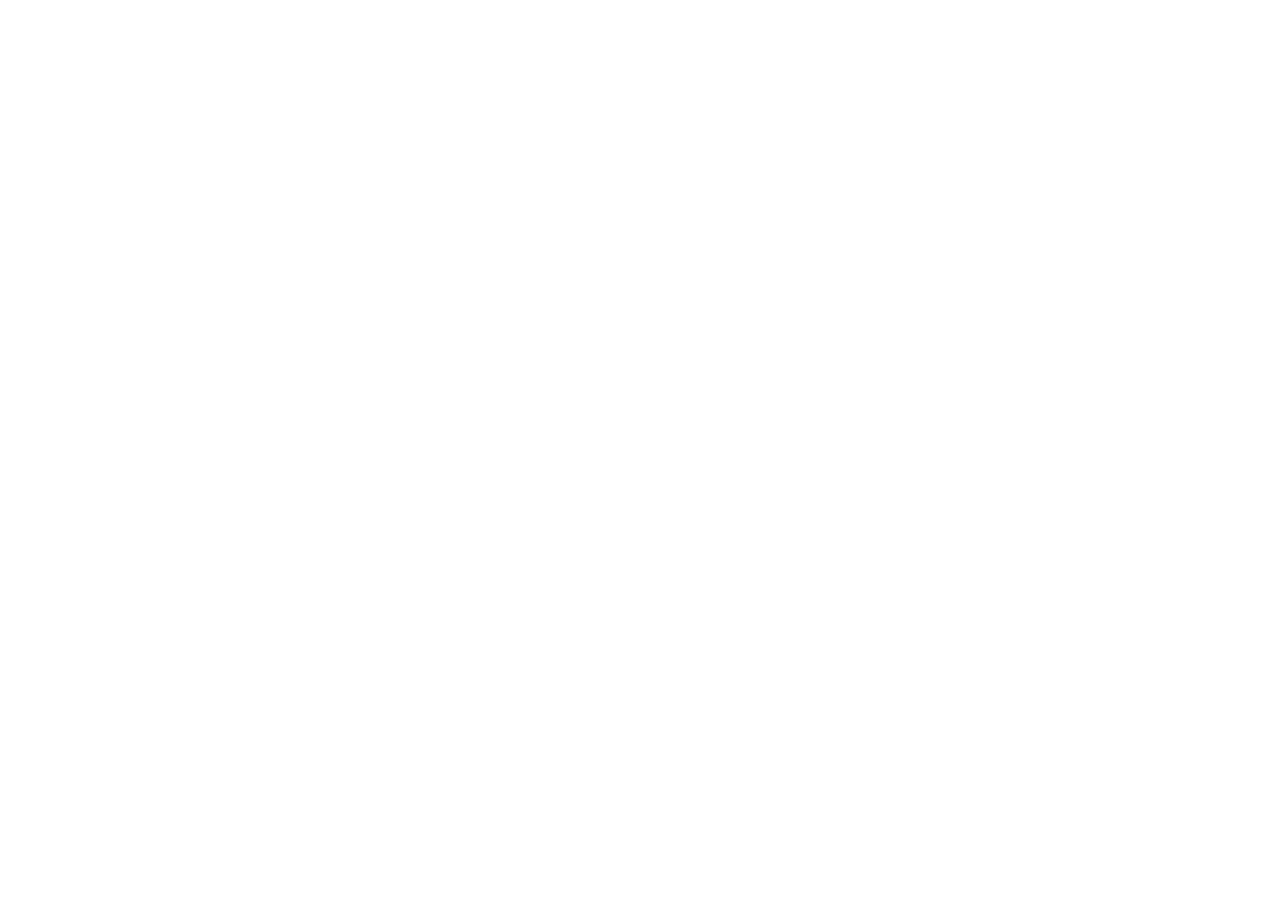
==== bandeau-up-janissa/index.html @ 471b6fc6 "réorganisation des fichiers" ====
<!DOCTYPE html>
<html lang="en">
<head>
<meta http-equiv="content-type" content="text/html; charset=UTF-8">
    <title>Eracom Typographies</title>
    <meta charset="utf-8">
    <meta name="viewport" content="width=device-width, initial-scale=1">
    <link rel="shortcut icon" href="">
    <link rel="stylesheet" href="stylesheet.css">
    <script src="scripts/jquery-1.9.1.js"></script>
    <script src="scripts/jquery-ui-1.9.2.custom.js"></script>
</head>
<body>

<div class="vignettes">
  <img src="http://placehold.it/100x100" alt="">
  <img src="http://placehold.it/100x100" alt="">
  <img src="http://placehold.it/100x100" alt="">
  <img src="http://placehold.it/100x100" alt="">
  <img src="http://placehold.it/100x100" alt="">
  <img src="http://placehold.it/100x100" alt="">
  <img src="http://placehold.it/100x100" alt="">

</div>

</body>
</html>
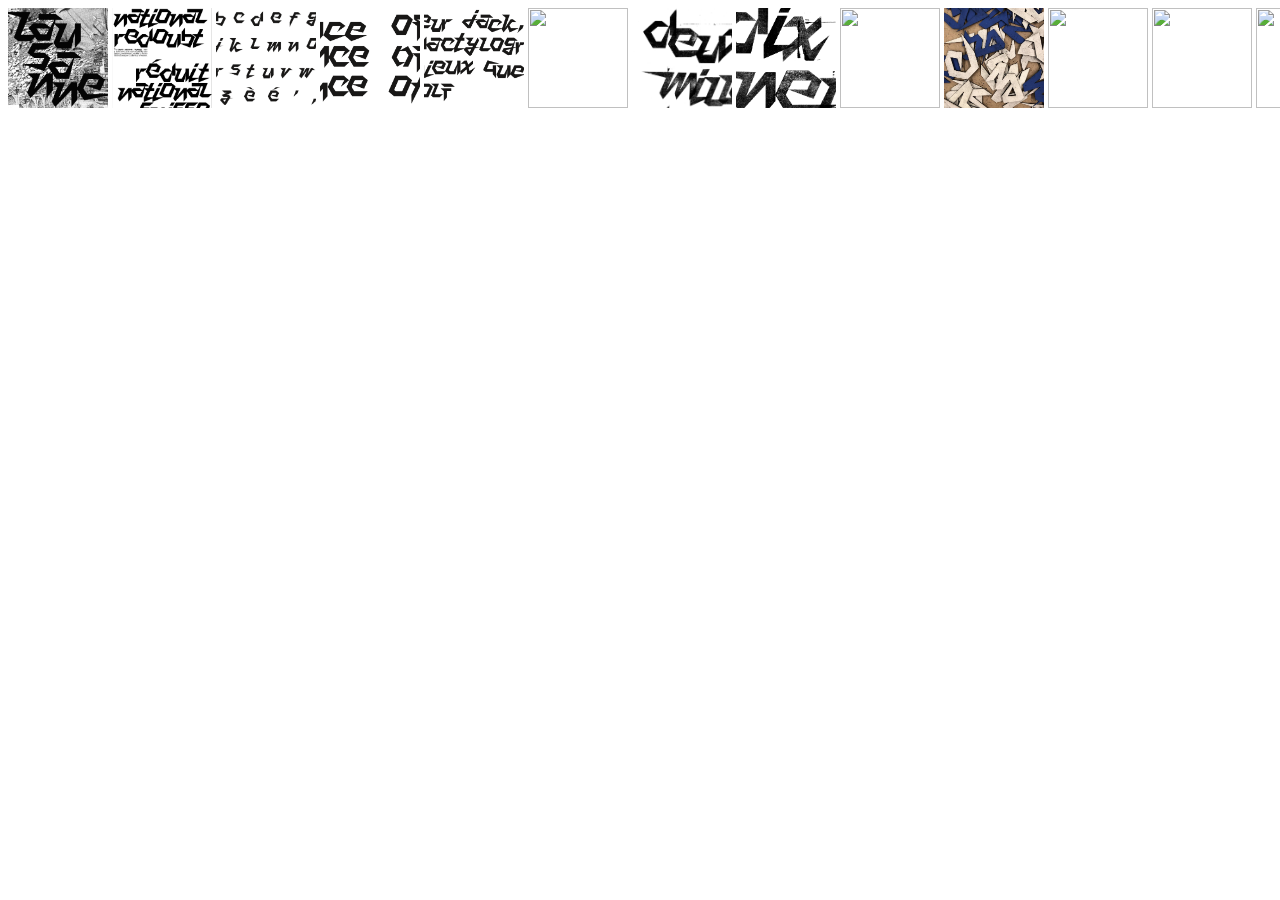
==== commit 53d8bf8d: "vignettes" ====
--- a/bandeau-up-janissa/index.html
+++ b/bandeau-up-janissa/index.html
@@ -12,14 +12,29 @@
 </head>
 <body>
 
-<div class="vignettes">
-  <img src="http://placehold.it/100x100" alt="">
-  <img src="http://placehold.it/100x100" alt="">
-  <img src="http://placehold.it/100x100" alt="">
-  <img src="http://placehold.it/100x100" alt="">
-  <img src="http://placehold.it/100x100" alt="">
-  <img src="http://placehold.it/100x100" alt="">
-  <img src="http://placehold.it/100x100" alt="">
+<div class="vignettes" style="white-space: nowrap;">
+  <img src="Reduit/Planches_reduit/Planches_reduit_Plan_de travail_1_copie.png" style="height: 100px; width: 100px; object-fit: cover;">
+  <img src="Reduit/Planches_reduit/Planches_reduit-03.png" style="height: 100px; width: 100px; object-fit: cover;">
+  <img src="Reduit/Planches_reduit/Planches_reduit_Plan de travail 1.png" style="height: 100px; width: 100px; object-fit: cover;">
+  <img src="Reduit/Planches_reduit/Planches_reduit-04.png" style="height: 100px; width: 100px; object-fit: cover;">
+  <img src="Reduit/Planches_reduit/Planches_reduit-05.png" style="height: 100px; width: 100px; object-fit: cover;">
+  <img src="Reduit/Tampons/cartevoeu_reduit_02_insta.PNG" style="height: 100px; width: 100px; object-fit: cover;">
+  <img src="Reduit/Tampons/cartevoeu_reduit_03_insta.PNG" style="height: 100px; width: 100px; object-fit: cover;">
+  <img src="Reduit/Tampons/cartevoeu_reduit_04_insta.PNG" style="height: 100px; width: 100px; object-fit: cover;">
+  <img src="Reduit/Tampons/IMG_2625.png" style="height: 100px; width: 100px; object-fit: cover;">
+  <img src="Reduit/Tampons/IMG_2825.JPG" style="height: 100px; width: 100px; object-fit: cover;">
+  <img src="Lacliqua/Capture d’écran 2019-02-04 à 10.21.53.png" style="height: 100px; width: 100px; object-fit: cover;">
+  <img src="Lacliqua/Capture d’écran 2019-02-04 à 10.22.04.png" style="height: 100px; width: 100px; object-fit: cover;">
+  <img src="Lacliqua/Capture d’écran 2019-02-04 à 10.22.13.png" style="height: 100px; width: 100px; object-fit: cover;">
+  <img src="Lacliqua/Capture d’écran 2019-02-04 à 10.22.41.png" style="height: 100px; width: 100px; object-fit: cover;">
+  <img src="Lacliqua/Capture d’écran 2019-02-04 à 10.22.54.png" style="height: 100px; width: 100px; object-fit: cover;">
+  <img src="Lacliqua/Capture d’écran 2019-02-04 à 10.23.07.png" style="height: 100px; width: 100px; object-fit: cover;">
+  <img src="Lacliqua/Capture d’écran 2019-02-04 à 10.23.22.png" style="height: 100px; width: 100px; object-fit: cover;">
+
+
+</div>
+<div
+
 
 </div>
 
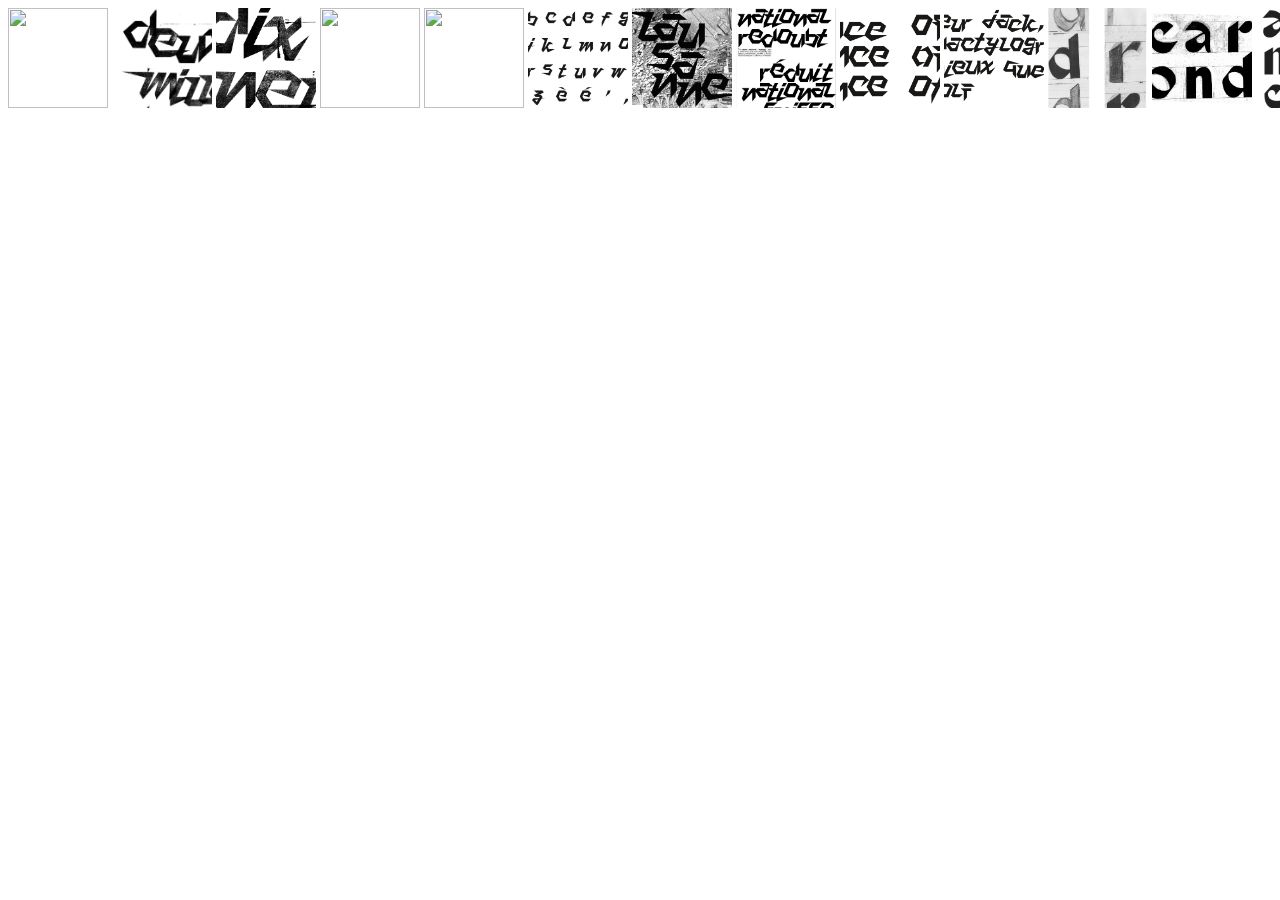
==== commit 73bdb888: "Nouvelles fontes" ====
--- a/bandeau-up-janissa/index.html
+++ b/bandeau-up-janissa/index.html
@@ -13,25 +13,26 @@
 <body>
 
 <div class="vignettes" style="white-space: nowrap;">
-  <img src="Reduit/Planches_reduit/Planches_reduit_Plan_de travail_1_copie.png" style="height: 100px; width: 100px; object-fit: cover;">
-  <img src="Reduit/Planches_reduit/Planches_reduit-03.png" style="height: 100px; width: 100px; object-fit: cover;">
-  <img src="Reduit/Planches_reduit/Planches_reduit_Plan de travail 1.png" style="height: 100px; width: 100px; object-fit: cover;">
-  <img src="Reduit/Planches_reduit/Planches_reduit-04.png" style="height: 100px; width: 100px; object-fit: cover;">
-  <img src="Reduit/Planches_reduit/Planches_reduit-05.png" style="height: 100px; width: 100px; object-fit: cover;">
-  <img src="Reduit/Tampons/cartevoeu_reduit_02_insta.PNG" style="height: 100px; width: 100px; object-fit: cover;">
-  <img src="Reduit/Tampons/cartevoeu_reduit_03_insta.PNG" style="height: 100px; width: 100px; object-fit: cover;">
-  <img src="Reduit/Tampons/cartevoeu_reduit_04_insta.PNG" style="height: 100px; width: 100px; object-fit: cover;">
-  <img src="Reduit/Tampons/IMG_2625.png" style="height: 100px; width: 100px; object-fit: cover;">
-  <img src="Reduit/Tampons/IMG_2825.JPG" style="height: 100px; width: 100px; object-fit: cover;">
-  <img src="Lacliqua/Capture d’écran 2019-02-04 à 10.21.53.png" style="height: 100px; width: 100px; object-fit: cover;">
-  <img src="Lacliqua/Capture d’écran 2019-02-04 à 10.22.04.png" style="height: 100px; width: 100px; object-fit: cover;">
-  <img src="Lacliqua/Capture d’écran 2019-02-04 à 10.22.13.png" style="height: 100px; width: 100px; object-fit: cover;">
-  <img src="Lacliqua/Capture d’écran 2019-02-04 à 10.22.41.png" style="height: 100px; width: 100px; object-fit: cover;">
-  <img src="Lacliqua/Capture d’écran 2019-02-04 à 10.22.54.png" style="height: 100px; width: 100px; object-fit: cover;">
-  <img src="Lacliqua/Capture d’écran 2019-02-04 à 10.23.07.png" style="height: 100px; width: 100px; object-fit: cover;">
-  <img src="Lacliqua/Capture d’écran 2019-02-04 à 10.23.22.png" style="height: 100px; width: 100px; object-fit: cover;">
-
-
+  <img src="nmey_font-01/nmey_font-01_img-01.png" style="height: 100px; width: 100px; object-fit: cover;">
+  <img src="nmey_font-01/nmey_font-01_img-02.png" style="height: 100px; width: 100px; object-fit: cover;">
+  <img src="nmey_font-01/nmey_font-01_img-03.png" style="height: 100px; width: 100px; object-fit: cover;">
+  <img src="nmey_font-01/nmey_font-01_img-04.png" style="height: 100px; width: 100px; object-fit: cover;">
+  <img src="nmey_font-01/nmey_font-01_img-05.jpg" style="height: 100px; width: 100px; object-fit: cover;">
+  <img src="nmey_font-01/nmey_font-01_img-06.png" style="height: 100px; width: 100px; object-fit: cover;">
+  <img src="nmey_font-01/nmey_font-01_img-07.png" style="height: 100px; width: 100px; object-fit: cover;">
+  <img src="nmey_font-01/nmey_font-01_img-08.png" style="height: 100px; width: 100px; object-fit: cover;">
+  <img src="nmey_font-01/nmey_font-01_img-09.png" style="height: 100px; width: 100px; object-fit: cover;">
+  <img src="nmey_font-01/nmey_font-01_img-10.png" style="height: 100px; width: 100px; object-fit: cover;">
+  <img src="bcof_font-01/bcof_font-01_img-01.png" style="height: 100px; width: 100px; object-fit: cover;">
+  <img src="bcof_font-01/bcof_font-01_img-02.png" style="height: 100px; width: 100px; object-fit: cover;">
+  <img src="bcof_font-01/bcof_font-01_img-03.png" style="height: 100px; width: 100px; object-fit: cover;">
+  <img src="bcof_font-01/bcof_font-01_img-04.png" style="height: 100px; width: 100px; object-fit: cover;">
+  <img src="bcof_font-01/bcof_font-01_img-05.png" style="height: 100px; width: 100px; object-fit: cover;">
+  <img src="bcof_font-01/bcof_font-01_img-06.png" style="height: 100px; width: 100px; object-fit: cover;">
+  <img src="bcof_font-01/bcof_font-01_img-07.png" style="height: 100px; width: 100px; object-fit: cover;">
+  <img src="alug_font-01/alug_font-01_img-01.png" style="height: 100px; width: 100px; object-fit: cover;">
+  <img src="alug_font-01/alug_font-01_img-02.png" style="height: 100px; width: 100px; object-fit: cover;">
+  <img src="alug_font-01/alug_font-01_img-03.png" style="height: 100px; width: 100px; object-fit: cover;">
 </div>
 <div
 
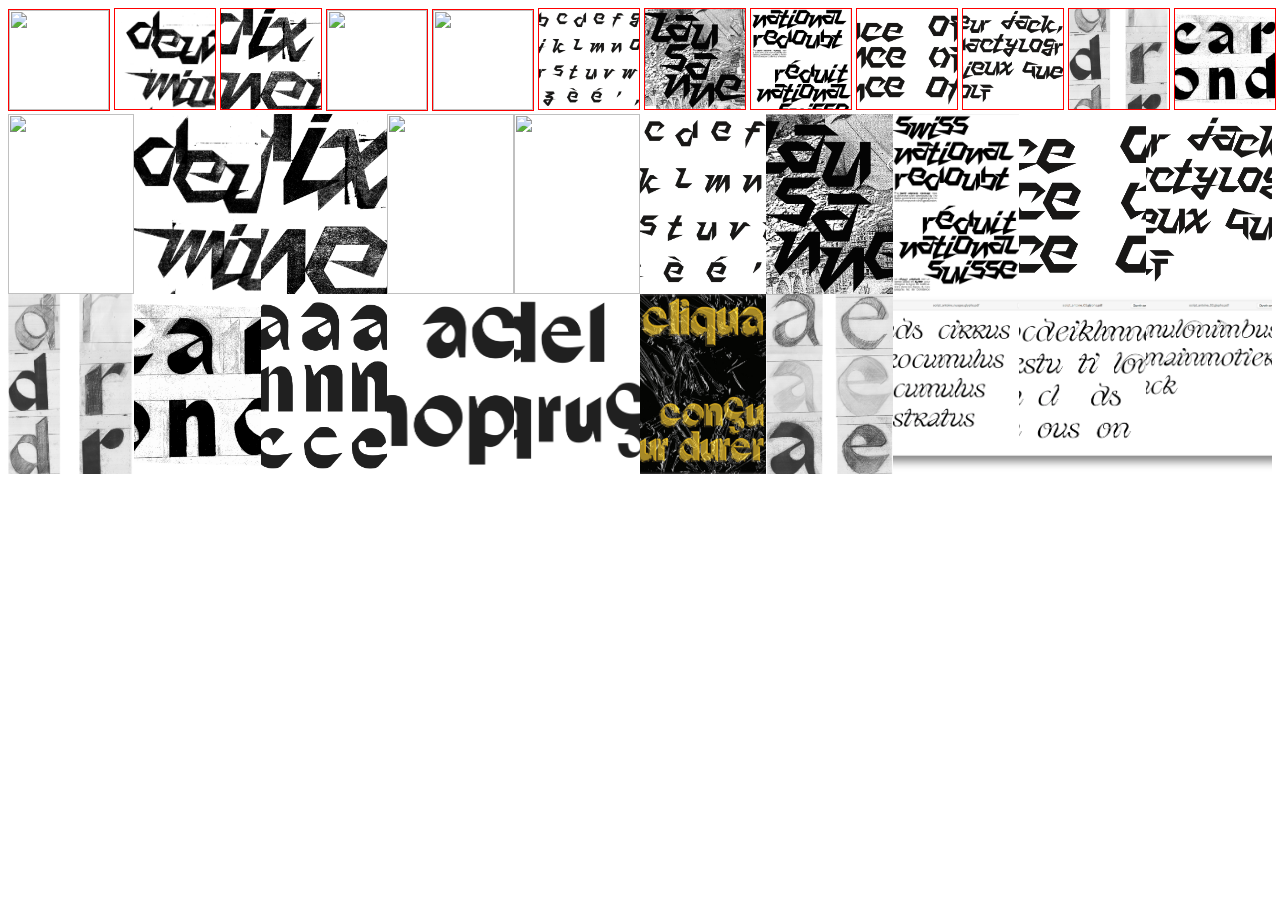
==== commit 7aefdf90: "grille" ====
--- a/bandeau-up-janissa/index.html
+++ b/bandeau-up-janissa/index.html
@@ -12,31 +12,50 @@
 </head>
 <body>
 
-<div class="vignettes" style="white-space: nowrap;">
-  <img src="nmey_font-01/nmey_font-01_img-01.png" style="height: 100px; width: 100px; object-fit: cover;">
-  <img src="nmey_font-01/nmey_font-01_img-02.png" style="height: 100px; width: 100px; object-fit: cover;">
-  <img src="nmey_font-01/nmey_font-01_img-03.png" style="height: 100px; width: 100px; object-fit: cover;">
-  <img src="nmey_font-01/nmey_font-01_img-04.png" style="height: 100px; width: 100px; object-fit: cover;">
-  <img src="nmey_font-01/nmey_font-01_img-05.jpg" style="height: 100px; width: 100px; object-fit: cover;">
-  <img src="nmey_font-01/nmey_font-01_img-06.png" style="height: 100px; width: 100px; object-fit: cover;">
-  <img src="nmey_font-01/nmey_font-01_img-07.png" style="height: 100px; width: 100px; object-fit: cover;">
-  <img src="nmey_font-01/nmey_font-01_img-08.png" style="height: 100px; width: 100px; object-fit: cover;">
-  <img src="nmey_font-01/nmey_font-01_img-09.png" style="height: 100px; width: 100px; object-fit: cover;">
-  <img src="nmey_font-01/nmey_font-01_img-10.png" style="height: 100px; width: 100px; object-fit: cover;">
-  <img src="bcof_font-01/bcof_font-01_img-01.png" style="height: 100px; width: 100px; object-fit: cover;">
-  <img src="bcof_font-01/bcof_font-01_img-02.png" style="height: 100px; width: 100px; object-fit: cover;">
-  <img src="bcof_font-01/bcof_font-01_img-03.png" style="height: 100px; width: 100px; object-fit: cover;">
-  <img src="bcof_font-01/bcof_font-01_img-04.png" style="height: 100px; width: 100px; object-fit: cover;">
-  <img src="bcof_font-01/bcof_font-01_img-05.png" style="height: 100px; width: 100px; object-fit: cover;">
-  <img src="bcof_font-01/bcof_font-01_img-06.png" style="height: 100px; width: 100px; object-fit: cover;">
-  <img src="bcof_font-01/bcof_font-01_img-07.png" style="height: 100px; width: 100px; object-fit: cover;">
-  <img src="alug_font-01/alug_font-01_img-01.png" style="height: 100px; width: 100px; object-fit: cover;">
-  <img src="alug_font-01/alug_font-01_img-02.png" style="height: 100px; width: 100px; object-fit: cover;">
-  <img src="alug_font-01/alug_font-01_img-03.png" style="height: 100px; width: 100px; object-fit: cover;">
+<div class="vignettes">
+  <img src="nmey_font-01/nmey_font-01_img-01.png" >
+  <img src="nmey_font-01/nmey_font-01_img-02.png" >
+  <img src="nmey_font-01/nmey_font-01_img-03.png" >
+  <img src="nmey_font-01/nmey_font-01_img-04.png" >
+  <img src="nmey_font-01/nmey_font-01_img-05.jpg" >
+  <img src="nmey_font-01/nmey_font-01_img-06.png" >
+  <img src="nmey_font-01/nmey_font-01_img-07.png" >
+  <img src="nmey_font-01/nmey_font-01_img-08.png" >
+  <img src="nmey_font-01/nmey_font-01_img-09.png" >
+  <img src="nmey_font-01/nmey_font-01_img-10.png" >
+  <img src="bcof_font-01/bcof_font-01_img-01.png" >
+  <img src="bcof_font-01/bcof_font-01_img-02.png" >
+  <img src="bcof_font-01/bcof_font-01_img-03.png" >
+  <img src="bcof_font-01/bcof_font-01_img-04.png" >
+  <img src="bcof_font-01/bcof_font-01_img-05.png" >
+  <img src="bcof_font-01/bcof_font-01_img-06.png" >
+  <img src="bcof_font-01/bcof_font-01_img-07.png" >
+  <img src="alug_font-01/alug_font-01_img-01.png" >
+  <img src="alug_font-01/alug_font-01_img-02.png" >
+  <img src="alug_font-01/alug_font-01_img-03.png" >
 </div>
-<div
 
-
+<div class="grille">
+  <img src="nmey_font-01/nmey_font-01_img-01.png" class="portrait">
+  <img src="nmey_font-01/nmey_font-01_img-02.png" class="paysage">
+  <img src="nmey_font-01/nmey_font-01_img-03.png" >
+  <img src="nmey_font-01/nmey_font-01_img-04.png" >
+  <img src="nmey_font-01/nmey_font-01_img-05.jpg" >
+  <img src="nmey_font-01/nmey_font-01_img-06.png" >
+  <img src="nmey_font-01/nmey_font-01_img-07.png" >
+  <img src="nmey_font-01/nmey_font-01_img-08.png" >
+  <img src="nmey_font-01/nmey_font-01_img-09.png" >
+  <img src="nmey_font-01/nmey_font-01_img-10.png" >
+  <img src="bcof_font-01/bcof_font-01_img-01.png" >
+  <img src="bcof_font-01/bcof_font-01_img-02.png" >
+  <img src="bcof_font-01/bcof_font-01_img-03.png" >
+  <img src="bcof_font-01/bcof_font-01_img-04.png" >
+  <img src="bcof_font-01/bcof_font-01_img-05.png" >
+  <img src="bcof_font-01/bcof_font-01_img-06.png" >
+  <img src="bcof_font-01/bcof_font-01_img-07.png" >
+  <img src="alug_font-01/alug_font-01_img-01.png" >
+  <img src="alug_font-01/alug_font-01_img-02.png" >
+  <img src="alug_font-01/alug_font-01_img-03.png" >
 </div>
 
 </body>
--- a/bandeau-up-janissa/stylesheet.css
+++ b/bandeau-up-janissa/stylesheet.css
@@ -0,0 +1,28 @@
+.vignettes {
+  white-space: nowrap;
+}
+
+.vignettes img {
+  height: 100px;
+  width: 100px;
+  object-fit: cover;
+  border: 1px solid red;
+}
+
+.grille {
+  display: grid;
+  grid-template-columns: repeat(2, 1fr);
+
+}
+
+@media screen and (min-width: 1000px) {
+  .grille {
+    grid-template-columns: repeat(10, 1fr);
+  }
+}
+
+.grille img {
+  width: 100%;
+  height: 20vh;
+  object-fit: cover;
+}
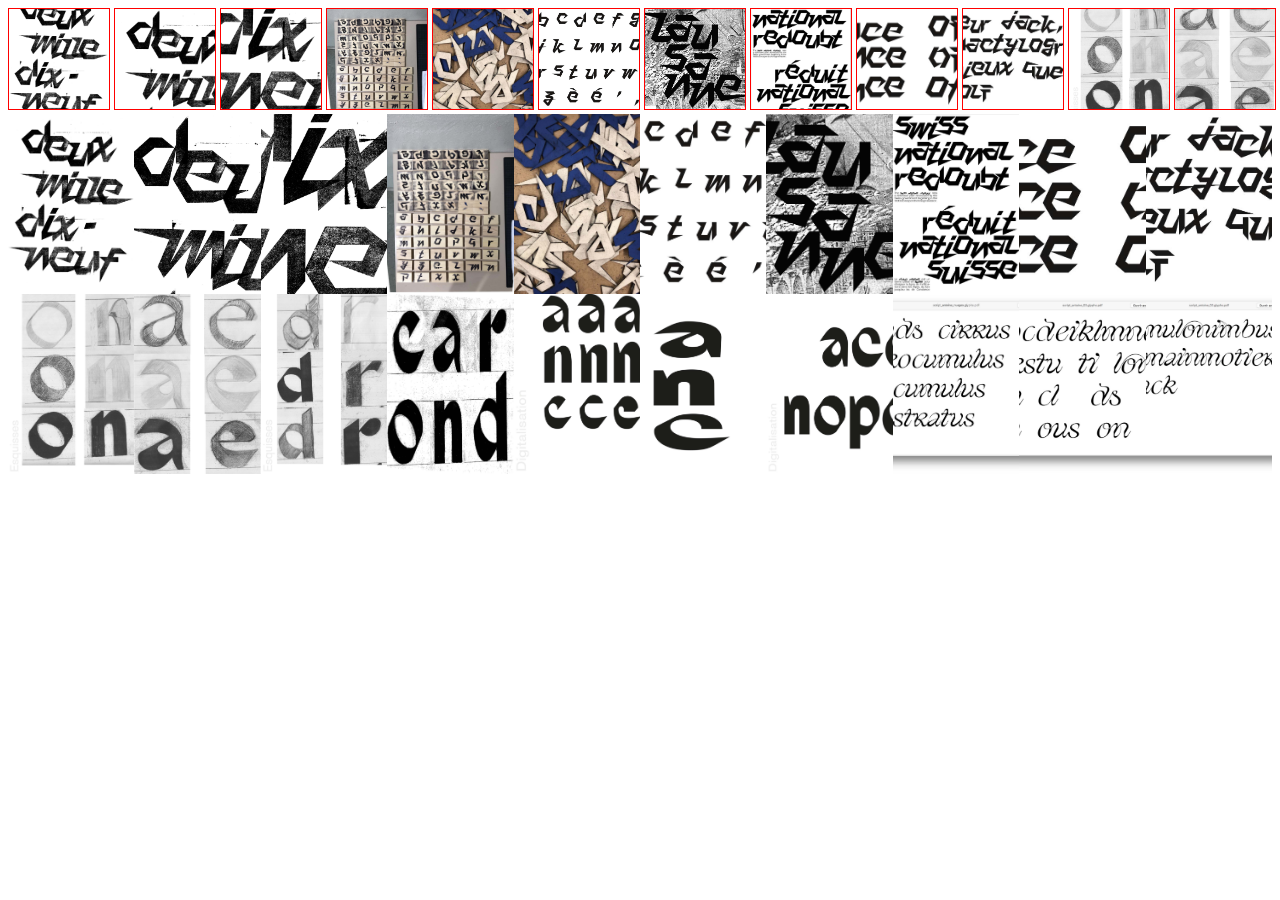
==== commit 69fa5693: "images vignettes-tous les fichiers reçus" ====
--- a/bandeau-up-janissa/index.html
+++ b/bandeau-up-janissa/index.html
@@ -13,49 +13,89 @@
 <body>
 
 <div class="vignettes">
-  <img src="nmey_font-01/nmey_font-01_img-01.png" >
-  <img src="nmey_font-01/nmey_font-01_img-02.png" >
-  <img src="nmey_font-01/nmey_font-01_img-03.png" >
-  <img src="nmey_font-01/nmey_font-01_img-04.png" >
-  <img src="nmey_font-01/nmey_font-01_img-05.jpg" >
-  <img src="nmey_font-01/nmey_font-01_img-06.png" >
-  <img src="nmey_font-01/nmey_font-01_img-07.png" >
-  <img src="nmey_font-01/nmey_font-01_img-08.png" >
-  <img src="nmey_font-01/nmey_font-01_img-09.png" >
-  <img src="nmey_font-01/nmey_font-01_img-10.png" >
-  <img src="bcof_font-01/bcof_font-01_img-01.png" >
-  <img src="bcof_font-01/bcof_font-01_img-02.png" >
-  <img src="bcof_font-01/bcof_font-01_img-03.png" >
-  <img src="bcof_font-01/bcof_font-01_img-04.png" >
-  <img src="bcof_font-01/bcof_font-01_img-05.png" >
-  <img src="bcof_font-01/bcof_font-01_img-06.png" >
-  <img src="bcof_font-01/bcof_font-01_img-07.png" >
-  <img src="alug_font-01/alug_font-01_img-01.png" >
-  <img src="alug_font-01/alug_font-01_img-02.png" >
-  <img src="alug_font-01/alug_font-01_img-03.png" >
+  <img src="../fichiersEnLigne/nmey_font-01/nmey_font-01_img-01.jpg">
+  <img src="../fichiersEnLigne/nmey_font-01/nmey_font-01_img-02.jpg">
+  <img src="../fichiersEnLigne/nmey_font-01/nmey_font-01_img-03.jpg">
+  <img src="../fichiersEnLigne/nmey_font-01/nmey_font-01_img-04.jpg">
+  <img src="../fichiersEnLigne/nmey_font-01/nmey_font-01_img-05.jpg">
+  <img src="../fichiersEnLigne/nmey_font-01/nmey_font-01_img-06.jpg">
+  <img src="../fichiersEnLigne/nmey_font-01/nmey_font-01_img-07.jpg">
+  <img src="../fichiersEnLigne/nmey_font-01/nmey_font-01_img-08.jpg">
+  <img src="../fichiersEnLigne/nmey_font-01/nmey_font-01_img-09.jpg">
+  <img src="../fichiersEnLigne/nmey_font-01/nmey_font-01_img-10.jpg">
+  <img src="../fichiersEnLigne/bcof_font-01/bcof_font-01_img-01.jpg">
+  <img src="../fichiersEnLigne/bcof_font-01/bcof_font-01_img-02.jpg">
+  <img src="../fichiersEnLigne/bcof_font-01/bcof_font-01_img-03.jpg">
+  <img src="../fichiersEnLigne/bcof_font-01/bcof_font-01_img-04.jpg">
+  <img src="../fichiersEnLigne/bcof_font-01/bcof_font-01_img-05.jpg">
+  <img src="../fichiersEnLigne/bcof_font-01/bcof_font-01_img-06.jpg">
+  <img src="../fichiersEnLigne/bcof_font-01/bcof_font-01_img-07.jpg">
+  <img src="../fichiersEnLigne/alug_font-01/alug_font-01_img-01.jpg">
+  <img src="../fichiersEnLigne/alug_font-01/alug_font-01_img-02.jpg">
+  <img src="../fichiersEnLigne/alug_font-01/alug_font-01_img-03.jpg">
+  <img src="../fichiersEnLigne/asch_font-01/asch_font-01_img-01.jpg">
+  <img src="../fichiersEnLigne/asch_font-01/asch_font-01_img-02.jpg">
+  <img src="../fichiersEnLigne/asch_font-01/asch_font-01_img-03.jpg">
+  <img src="../fichiersEnLigne/asch_font-01/asch_font-01_img-04.jpg">
+  <img src="../fichiersEnLigne/asch_font-01/asch_font-01_img-05.jpg">
+  <img src="../fichiersEnLigne/asch_font-01/asch_font-01_img-06.jpg">
+  <img src="../fichiersEnLigne/asch_font-01/asch_font-01_img-07.jpg">
+  <img src="../fichiersEnLigne/asch_font-01/asch_font-01_img-08.jpg">
+  <img src="../fichiersEnLigne/asch_font-01/asch_font-01_img-09.jpg">
+  <img src="../fichiersEnLigne/asch_font-01/asch_font-01_img-10.jpg">
+  <img src="../fichiersEnLigne/asch_font-01/asch_font-01_img-11.jpg">
+  <img src="../fichiersEnLigne/asch_font-01/asch_font-01_img-12.jpg">
+  <img src="../fichiersEnLigne/asch_font-01/asch_font-01_img-13.jpg">
+  <img src="../fichiersEnLigne/asch_font-01/asch_font-01_img-14.jpg">
+  <img src="../fichiersEnLigne/asch_font-01/asch_font-01_img-15.jpg">
+  <img src="../fichiersEnLigne/cgra_font-01/cgra_font-01_img-01.jpg">
+  <img src="../fichiersEnLigne/cgra_font-01/cgra_font-01_img-02.jpg">
+  <img src="../fichiersEnLigne/cgra_font-01/cgra_font-01_img-03.jpg">
+  <img src="../fichiersEnLigne/cgra_font-01/cgra_font-01_img-04.jpg">
+  <img src="../fichiersEnLigne/cgra_font-01/cgra_font-01_img-05.jpg">
+  <img src="../fichiersEnLigne/cgra_font-01/cgra_font-01_img-06.jpg">
+  <img src="../fichiersEnLigne/cgra_font-01/cgra_font-01_img-07.jpg">
+  <img src="../fichiersEnLigne/cgra_font-01/cgra_font-01_img-08.jpg">
+  <img src="../fichiersEnLigne/cgra_font-01/cgra_font-01_img-09.jpg">
+  <img src="../fichiersEnLigne/cgra_font-01/cgra_font-01_img-10.jpg">
+  <img src="../fichiersEnLigne/cgra_font-01/cgra_font-01_img-11.jpg">
+  <img src="../fichiersEnLigne/cgra_font-01/cgra_font-01_img-12.jpg">
+  <img src="../fichiersEnLigne/cgra_font-01/cgra_font-01_img-13.jpg">
+  <img src="../fichiersEnLigne/cgra_font-01/cgra_font-01_img-14.jpg">
+  <img src="../fichiersEnLigne/cgra_font-01/cgra_font-01_img-15.jpg">
+  <img src="../fichiersEnLigne/cgra_font-01/cgra_font-01_img-16.jpg">
+  <img src="../fichiersEnLigne/cgra_font-01/cgra_font-01_img-17.jpg">
+  <img src="../fichiersEnLigne/rsal_font-01/rsal_font-01_img-01.jpg">
+
+
+
+
 </div>
 
 <div class="grille">
-  <img src="nmey_font-01/nmey_font-01_img-01.png" class="portrait">
-  <img src="nmey_font-01/nmey_font-01_img-02.png" class="paysage">
-  <img src="nmey_font-01/nmey_font-01_img-03.png" >
-  <img src="nmey_font-01/nmey_font-01_img-04.png" >
-  <img src="nmey_font-01/nmey_font-01_img-05.jpg" >
-  <img src="nmey_font-01/nmey_font-01_img-06.png" >
-  <img src="nmey_font-01/nmey_font-01_img-07.png" >
-  <img src="nmey_font-01/nmey_font-01_img-08.png" >
-  <img src="nmey_font-01/nmey_font-01_img-09.png" >
-  <img src="nmey_font-01/nmey_font-01_img-10.png" >
-  <img src="bcof_font-01/bcof_font-01_img-01.png" >
-  <img src="bcof_font-01/bcof_font-01_img-02.png" >
-  <img src="bcof_font-01/bcof_font-01_img-03.png" >
-  <img src="bcof_font-01/bcof_font-01_img-04.png" >
-  <img src="bcof_font-01/bcof_font-01_img-05.png" >
-  <img src="bcof_font-01/bcof_font-01_img-06.png" >
-  <img src="bcof_font-01/bcof_font-01_img-07.png" >
-  <img src="alug_font-01/alug_font-01_img-01.png" >
-  <img src="alug_font-01/alug_font-01_img-02.png" >
-  <img src="alug_font-01/alug_font-01_img-03.png" >
+  <img src="../fichiersEnLigne/nmey_font-01/nmey_font-01_img-01.jpg" class="portrait">
+  <img src="../fichiersEnLigne/nmey_font-01/nmey_font-01_img-02.jpg" class="paysage">
+  <img src="../fichiersEnLigne/nmey_font-01/nmey_font-01_img-03.jpg">
+  <img src="../fichiersEnLigne/nmey_font-01/nmey_font-01_img-04.jpg">
+  <img src="../fichiersEnLigne/nmey_font-01/nmey_font-01_img-05.jpg">
+  <img src="../fichiersEnLigne/nmey_font-01/nmey_font-01_img-06.jpg">
+  <img src="../fichiersEnLigne/nmey_font-01/nmey_font-01_img-07.jpg">
+  <img src="../fichiersEnLigne/nmey_font-01/nmey_font-01_img-08.jpg">
+  <img src="../fichiersEnLigne/nmey_font-01/nmey_font-01_img-09.jpg">
+  <img src="../fichiersEnLigne/nmey_font-01/nmey_font-01_img-10.jpg">
+  <img src="../fichiersEnLigne/bcof_font-01/bcof_font-01_img-01.jpg">
+  <img src="../fichiersEnLigne/bcof_font-01/bcof_font-01_img-02.jpg">
+  <img src="../fichiersEnLigne/bcof_font-01/bcof_font-01_img-03.jpg">
+  <img src="../fichiersEnLigne/bcof_font-01/bcof_font-01_img-04.jpg">
+  <img src="../fichiersEnLigne/bcof_font-01/bcof_font-01_img-05.jpg">
+  <img src="../fichiersEnLigne/bcof_font-01/bcof_font-01_img-06.jpg">
+  <img src="../fichiersEnLigne/bcof_font-01/bcof_font-01_img-07.jpg">
+  <img src="../fichiersEnLigne/alug_font-01/alug_font-01_img-01.jpg">
+  <img src="../fichiersEnLigne/alug_font-01/alug_font-01_img-02.jpg">
+  <img src="../fichiersEnLigne/alug_font-01/alug_font-01_img-03.jpg">
+</div>
+
+
 </div>
 
 </body>
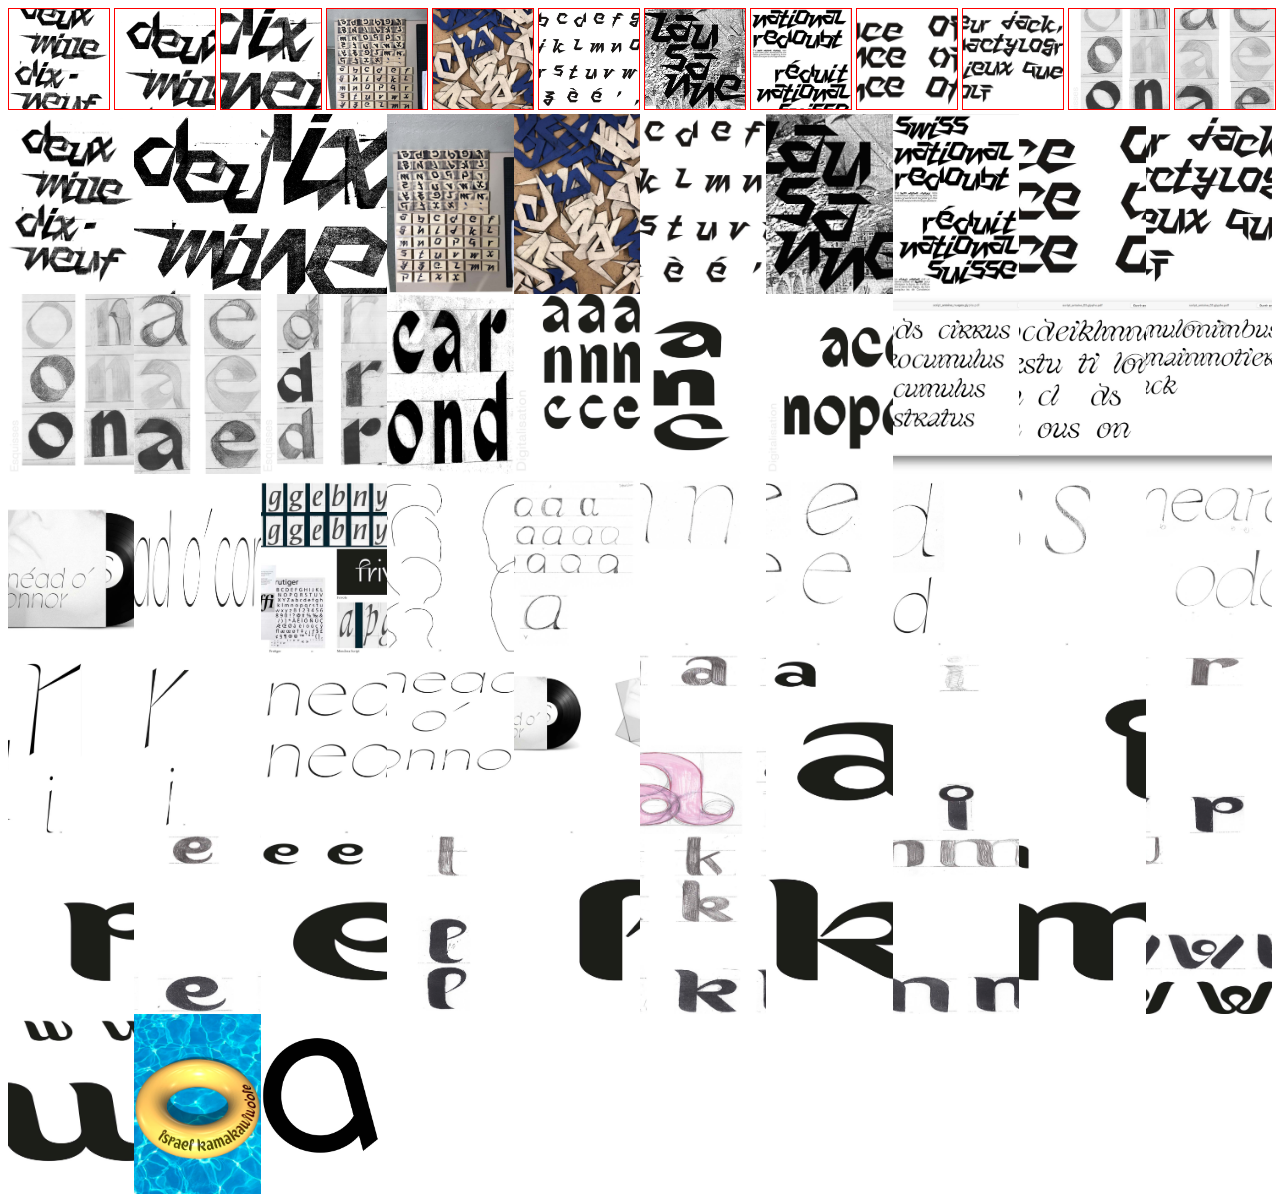
==== commit a1541a04: "Update index.html" ====
--- a/bandeau-up-janissa/index.html
+++ b/bandeau-up-janissa/index.html
@@ -93,6 +93,39 @@
   <img src="../fichiersEnLigne/alug_font-01/alug_font-01_img-01.jpg">
   <img src="../fichiersEnLigne/alug_font-01/alug_font-01_img-02.jpg">
   <img src="../fichiersEnLigne/alug_font-01/alug_font-01_img-03.jpg">
+  <img src="../fichiersEnLigne/asch_font-01/asch_font-01_img-01.jpg">
+  <img src="../fichiersEnLigne/asch_font-01/asch_font-01_img-02.jpg">
+  <img src="../fichiersEnLigne/asch_font-01/asch_font-01_img-03.jpg">
+  <img src="../fichiersEnLigne/asch_font-01/asch_font-01_img-04.jpg">
+  <img src="../fichiersEnLigne/asch_font-01/asch_font-01_img-05.jpg">
+  <img src="../fichiersEnLigne/asch_font-01/asch_font-01_img-06.jpg">
+  <img src="../fichiersEnLigne/asch_font-01/asch_font-01_img-07.jpg">
+  <img src="../fichiersEnLigne/asch_font-01/asch_font-01_img-08.jpg">
+  <img src="../fichiersEnLigne/asch_font-01/asch_font-01_img-09.jpg">
+  <img src="../fichiersEnLigne/asch_font-01/asch_font-01_img-10.jpg">
+  <img src="../fichiersEnLigne/asch_font-01/asch_font-01_img-11.jpg">
+  <img src="../fichiersEnLigne/asch_font-01/asch_font-01_img-12.jpg">
+  <img src="../fichiersEnLigne/asch_font-01/asch_font-01_img-13.jpg">
+  <img src="../fichiersEnLigne/asch_font-01/asch_font-01_img-14.jpg">
+  <img src="../fichiersEnLigne/asch_font-01/asch_font-01_img-15.jpg">
+  <img src="../fichiersEnLigne/cgra_font-01/cgra_font-01_img-01.jpg">
+  <img src="../fichiersEnLigne/cgra_font-01/cgra_font-01_img-02.jpg">
+  <img src="../fichiersEnLigne/cgra_font-01/cgra_font-01_img-03.jpg">
+  <img src="../fichiersEnLigne/cgra_font-01/cgra_font-01_img-04.jpg">
+  <img src="../fichiersEnLigne/cgra_font-01/cgra_font-01_img-05.jpg">
+  <img src="../fichiersEnLigne/cgra_font-01/cgra_font-01_img-06.jpg">
+  <img src="../fichiersEnLigne/cgra_font-01/cgra_font-01_img-07.jpg">
+  <img src="../fichiersEnLigne/cgra_font-01/cgra_font-01_img-08.jpg">
+  <img src="../fichiersEnLigne/cgra_font-01/cgra_font-01_img-09.jpg">
+  <img src="../fichiersEnLigne/cgra_font-01/cgra_font-01_img-10.jpg">
+  <img src="../fichiersEnLigne/cgra_font-01/cgra_font-01_img-11.jpg">
+  <img src="../fichiersEnLigne/cgra_font-01/cgra_font-01_img-12.jpg">
+  <img src="../fichiersEnLigne/cgra_font-01/cgra_font-01_img-13.jpg">
+  <img src="../fichiersEnLigne/cgra_font-01/cgra_font-01_img-14.jpg">
+  <img src="../fichiersEnLigne/cgra_font-01/cgra_font-01_img-15.jpg">
+  <img src="../fichiersEnLigne/cgra_font-01/cgra_font-01_img-16.jpg">
+  <img src="../fichiersEnLigne/cgra_font-01/cgra_font-01_img-17.jpg">
+  <img src="../fichiersEnLigne/rsal_font-01/rsal_font-01_img-01.jpg">
 </div>
 
 
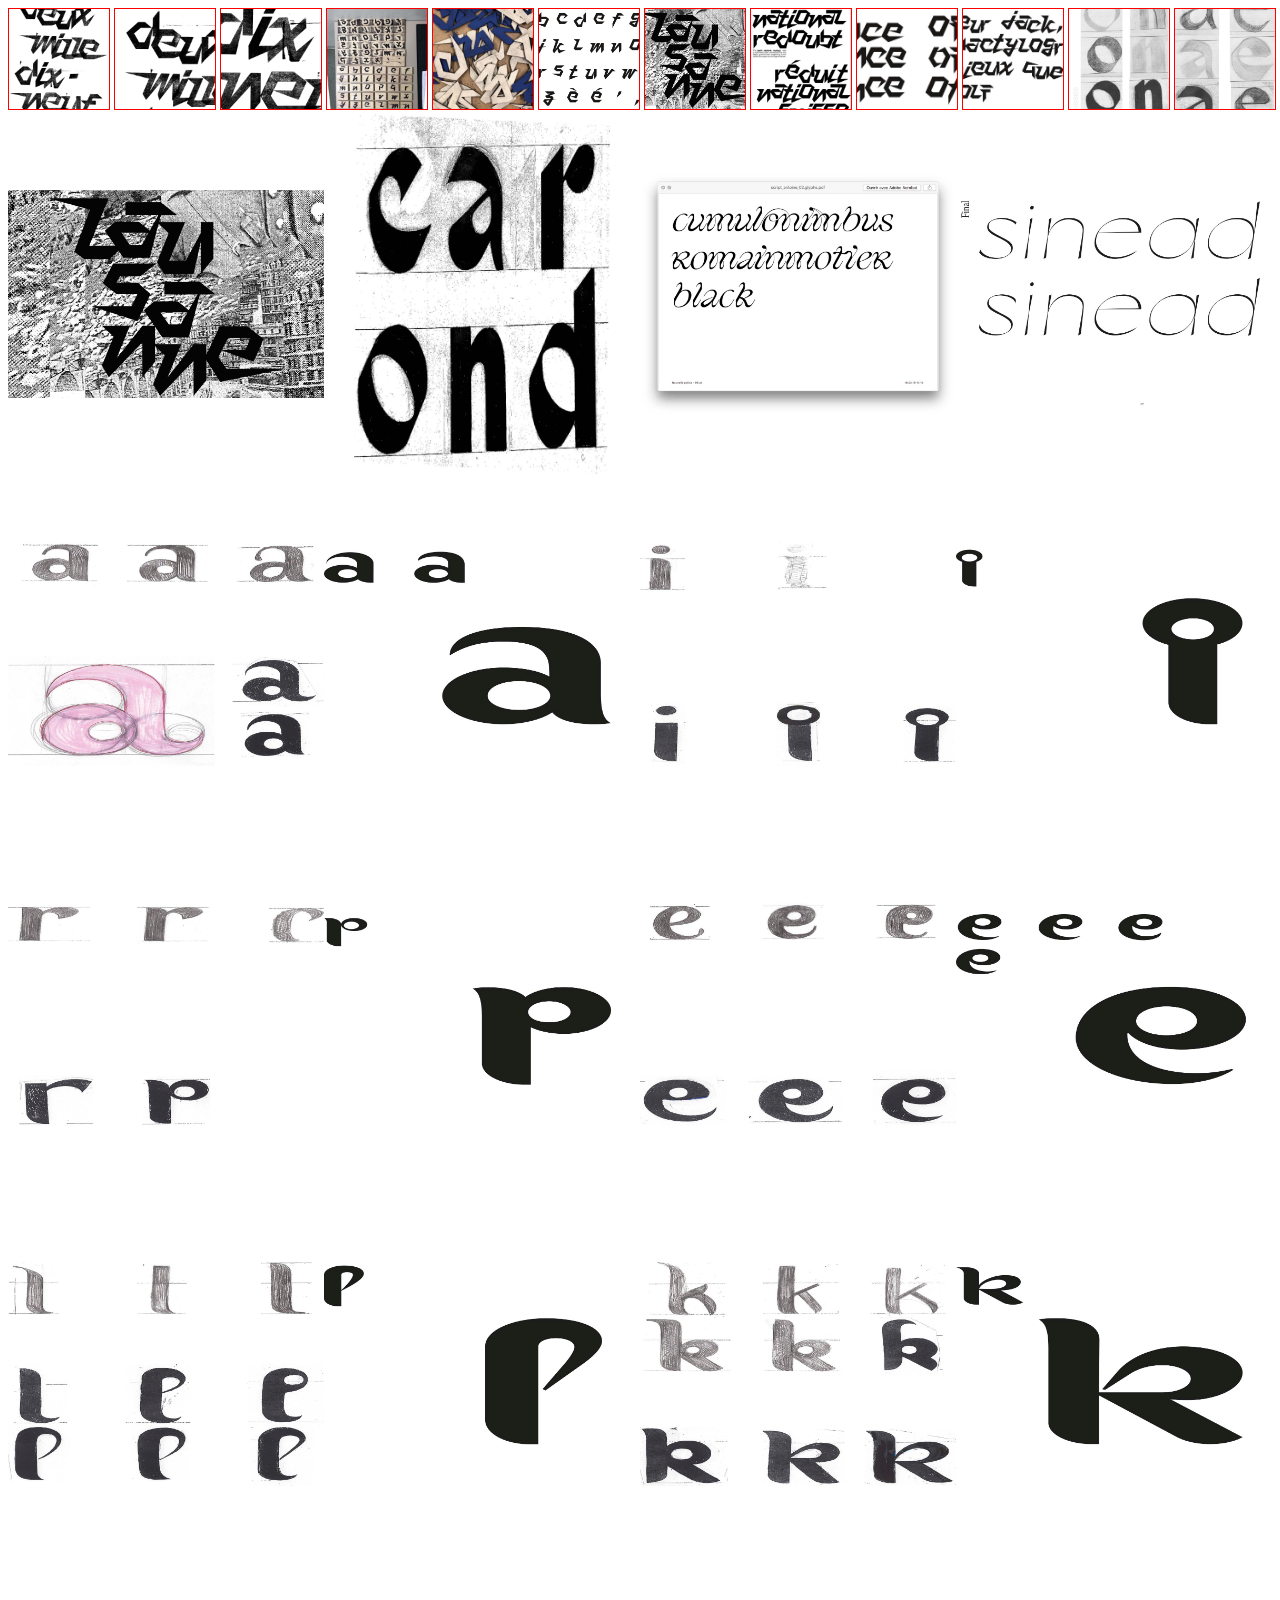
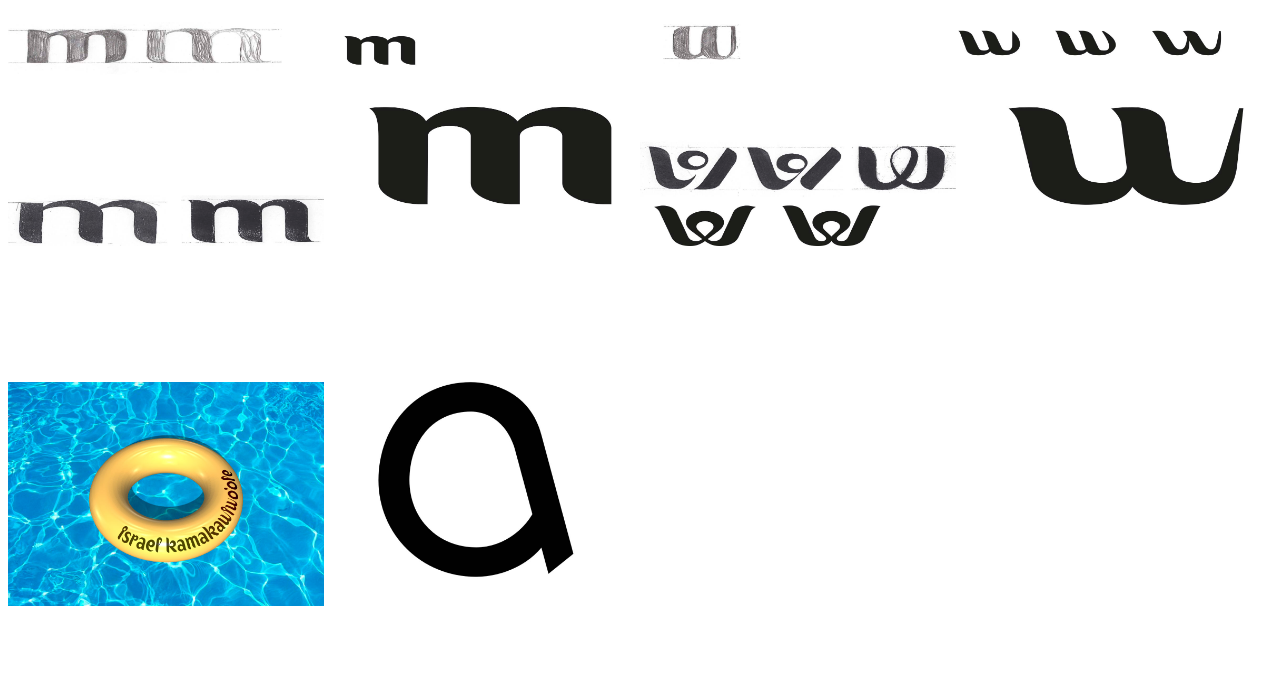
==== commit 0c3358c8: "25.03.19" ====
--- a/bandeau-up-janissa/index.html
+++ b/bandeau-up-janissa/index.html
@@ -73,41 +73,10 @@
 </div>
 
 <div class="grille">
-  <img src="../fichiersEnLigne/nmey_font-01/nmey_font-01_img-01.jpg" class="portrait">
-  <img src="../fichiersEnLigne/nmey_font-01/nmey_font-01_img-02.jpg" class="paysage">
-  <img src="../fichiersEnLigne/nmey_font-01/nmey_font-01_img-03.jpg">
-  <img src="../fichiersEnLigne/nmey_font-01/nmey_font-01_img-04.jpg">
-  <img src="../fichiersEnLigne/nmey_font-01/nmey_font-01_img-05.jpg">
-  <img src="../fichiersEnLigne/nmey_font-01/nmey_font-01_img-06.jpg">
   <img src="../fichiersEnLigne/nmey_font-01/nmey_font-01_img-07.jpg">
-  <img src="../fichiersEnLigne/nmey_font-01/nmey_font-01_img-08.jpg">
-  <img src="../fichiersEnLigne/nmey_font-01/nmey_font-01_img-09.jpg">
-  <img src="../fichiersEnLigne/nmey_font-01/nmey_font-01_img-10.jpg">
-  <img src="../fichiersEnLigne/bcof_font-01/bcof_font-01_img-01.jpg">
-  <img src="../fichiersEnLigne/bcof_font-01/bcof_font-01_img-02.jpg">
-  <img src="../fichiersEnLigne/bcof_font-01/bcof_font-01_img-03.jpg">
   <img src="../fichiersEnLigne/bcof_font-01/bcof_font-01_img-04.jpg">
-  <img src="../fichiersEnLigne/bcof_font-01/bcof_font-01_img-05.jpg">
-  <img src="../fichiersEnLigne/bcof_font-01/bcof_font-01_img-06.jpg">
-  <img src="../fichiersEnLigne/bcof_font-01/bcof_font-01_img-07.jpg">
-  <img src="../fichiersEnLigne/alug_font-01/alug_font-01_img-01.jpg">
-  <img src="../fichiersEnLigne/alug_font-01/alug_font-01_img-02.jpg">
   <img src="../fichiersEnLigne/alug_font-01/alug_font-01_img-03.jpg">
-  <img src="../fichiersEnLigne/asch_font-01/asch_font-01_img-01.jpg">
-  <img src="../fichiersEnLigne/asch_font-01/asch_font-01_img-02.jpg">
-  <img src="../fichiersEnLigne/asch_font-01/asch_font-01_img-03.jpg">
-  <img src="../fichiersEnLigne/asch_font-01/asch_font-01_img-04.jpg">
-  <img src="../fichiersEnLigne/asch_font-01/asch_font-01_img-05.jpg">
-  <img src="../fichiersEnLigne/asch_font-01/asch_font-01_img-06.jpg">
-  <img src="../fichiersEnLigne/asch_font-01/asch_font-01_img-07.jpg">
-  <img src="../fichiersEnLigne/asch_font-01/asch_font-01_img-08.jpg">
-  <img src="../fichiersEnLigne/asch_font-01/asch_font-01_img-09.jpg">
-  <img src="../fichiersEnLigne/asch_font-01/asch_font-01_img-10.jpg">
-  <img src="../fichiersEnLigne/asch_font-01/asch_font-01_img-11.jpg">
-  <img src="../fichiersEnLigne/asch_font-01/asch_font-01_img-12.jpg">
   <img src="../fichiersEnLigne/asch_font-01/asch_font-01_img-13.jpg">
-  <img src="../fichiersEnLigne/asch_font-01/asch_font-01_img-14.jpg">
-  <img src="../fichiersEnLigne/asch_font-01/asch_font-01_img-15.jpg">
   <img src="../fichiersEnLigne/cgra_font-01/cgra_font-01_img-01.jpg">
   <img src="../fichiersEnLigne/cgra_font-01/cgra_font-01_img-02.jpg">
   <img src="../fichiersEnLigne/cgra_font-01/cgra_font-01_img-03.jpg">
--- a/bandeau-up-janissa/stylesheet.css
+++ b/bandeau-up-janissa/stylesheet.css
@@ -17,12 +17,12 @@
 
 @media screen and (min-width: 1000px) {
   .grille {
-    grid-template-columns: repeat(10, 1fr);
+    grid-template-columns: repeat(4, 50fr);
   }
 }
 
 .grille img {
   width: 100%;
-  height: 20vh;
-  object-fit: cover;
+  height: 40vh;
+  object-fit: contain;
 }
